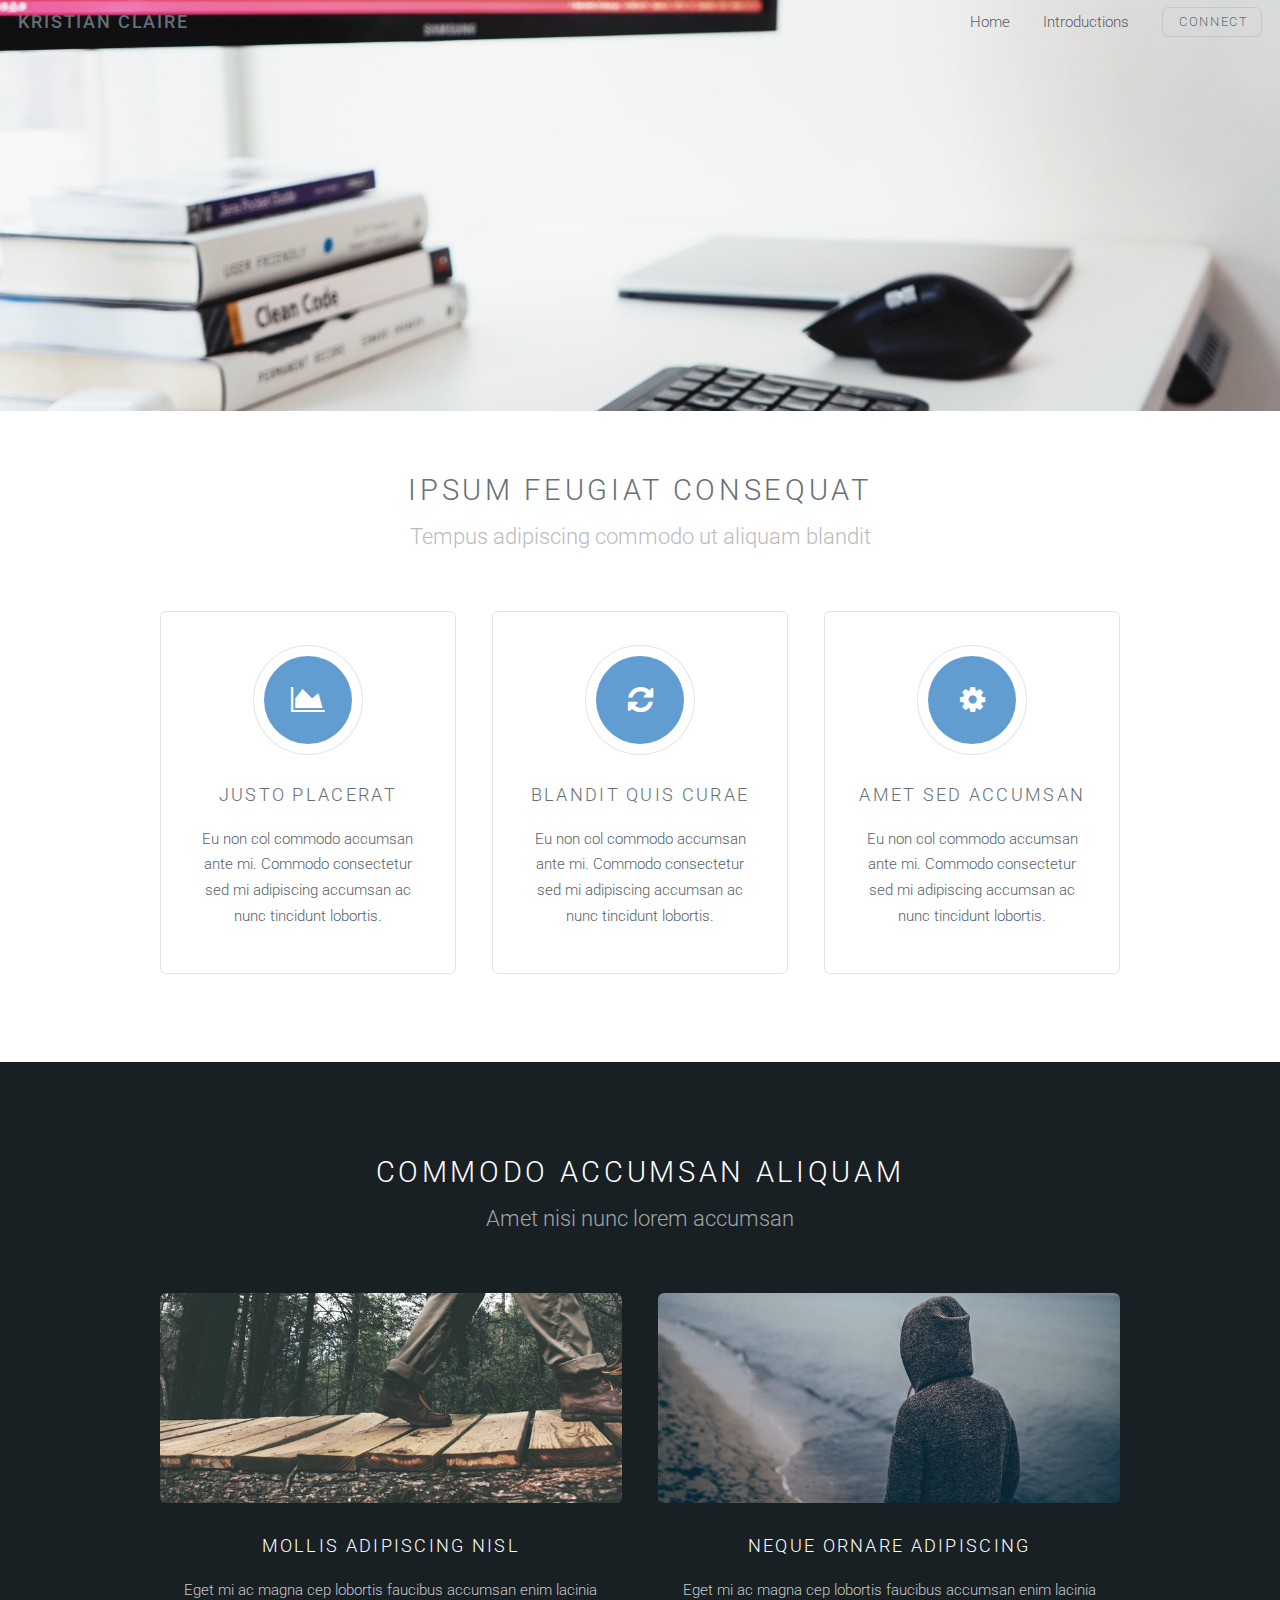
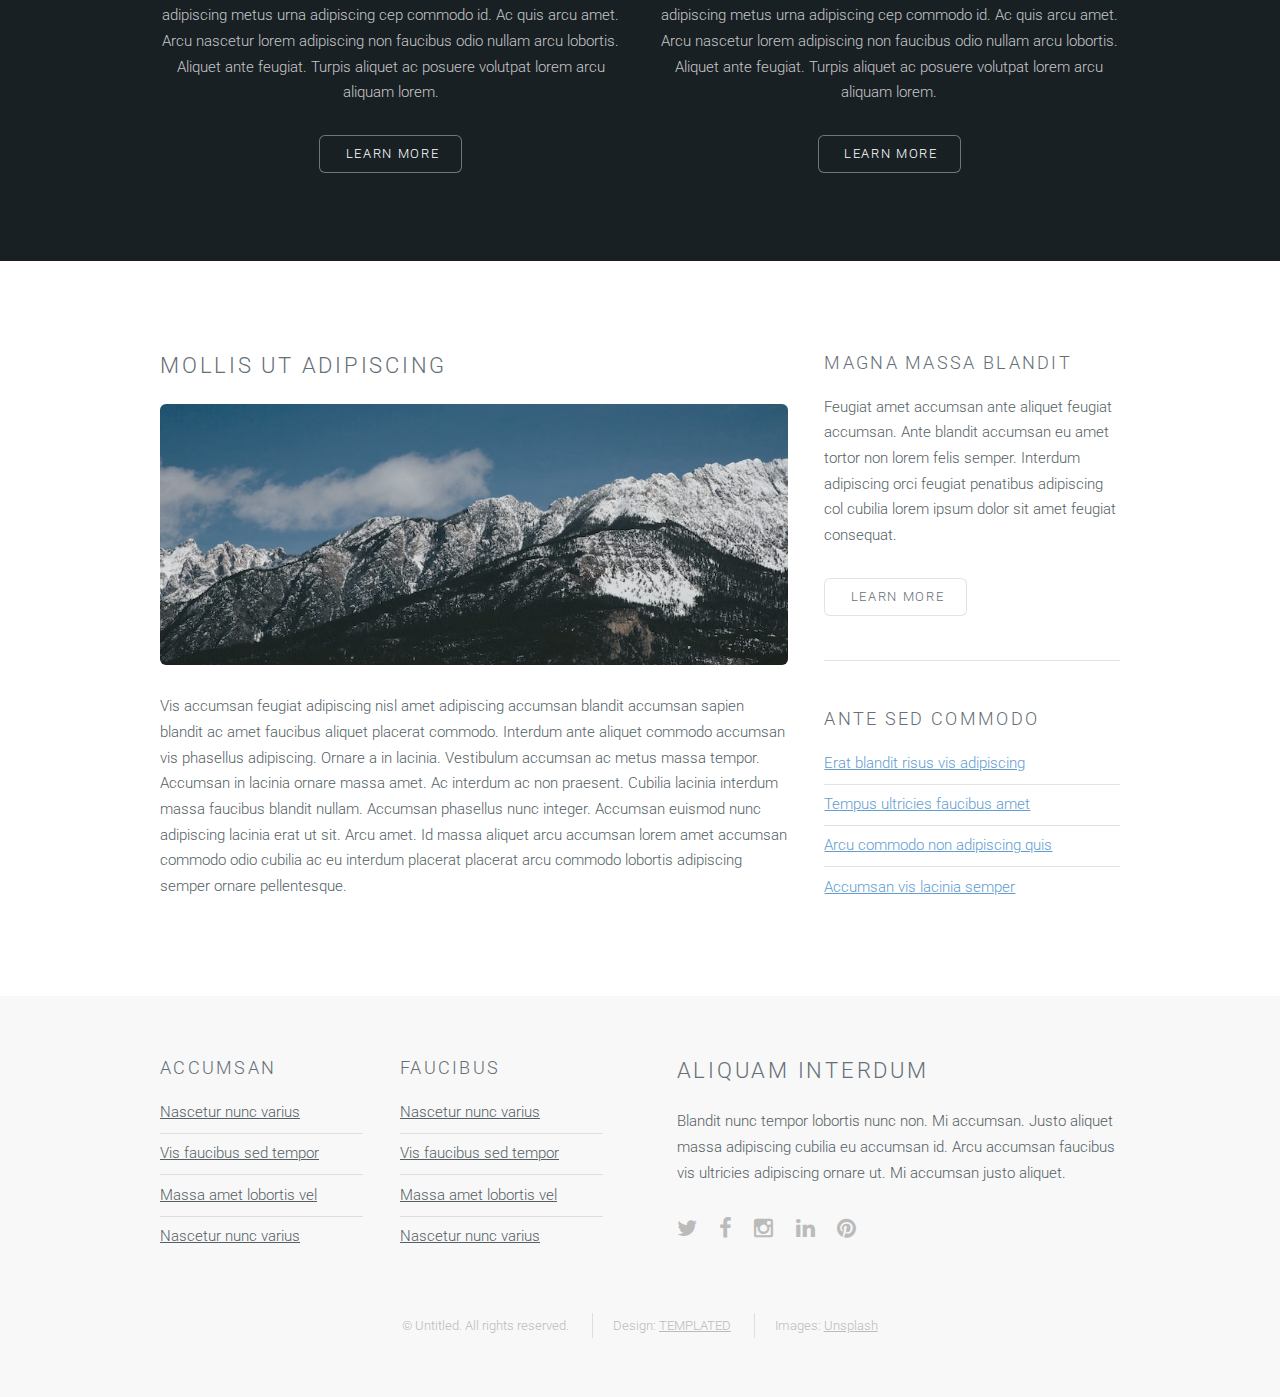
==== code.html @ 9e3bf384 "adds a little life to the code page" ====
<!DOCTYPE HTML>
<!--
	Ion by TEMPLATED
	templated.co @templatedco
	Released for free under the Creative Commons Attribution 3.0 license (templated.co/license)
-->
<html>
	<head>
		<title>Kristian Claire - Code</title>
		<meta http-equiv="content-type" content="text/html; charset=utf-8" />
		<meta name="description" content="" />
		<meta name="keywords" content="" />
		<!--[if lte IE 8]><script src="js/html5shiv.js"></script><![endif]-->
		<script src="js/jquery.min.js"></script>
		<script src="js/skel.min.js"></script>
		<script src="js/skel-layers.min.js"></script>
		<script src="js/init.js"></script>
		<noscript>
			<link rel="stylesheet" href="css/skel.css" />
			<link rel="stylesheet" href="css/style.css" />
			<link rel="stylesheet" href="css/style-xlarge.css" />
		</noscript>
	</head>
	<body id="top">

		<!-- Header -->
			<header id="header" class="skel-layers-fixed">
                <div id="banner-code">
				<h1><a href="#">Kristian Claire</a></h1>
				<nav id="nav">
					<ul>
						<li><a href="index.html">Home</a></li>
						<li><a href="left-sidebar.html">Introductions</a></li>
						<li><a href="#" class="button alt">Connect</a></li>
                    </ul>
                </div>
				</nav>
			</header>

		<!-- Banner -->
			<section id="banner">
				<div class="inner">
					<h2>Let's Talk Code</h2>
					
					<ul class="actions">
						<li><a href="#content" class="button big alt">From The Start</a></li>
						<li><a href="#elements" class="button big alt">Projects</a></li>
					</ul>
				</div>
			</section>

		<!-- One -->
			<section id="one" class="wrapper style1">
				<header class="major">
					<h2>Ipsum feugiat consequat</h2>
					<p>Tempus adipiscing commodo ut aliquam blandit</p>
				</header>
				<div class="container">
					<div class="row">
						<div class="4u">
							<section class="special box">
								<i class="icon fa-area-chart major"></i>
								<h3>Justo placerat</h3>
								<p>Eu non col commodo accumsan ante mi. Commodo consectetur sed mi adipiscing accumsan ac nunc tincidunt lobortis.</p>
							</section>
						</div>
						<div class="4u">
							<section class="special box">
								<i class="icon fa-refresh major"></i>
								<h3>Blandit quis curae</h3>
								<p>Eu non col commodo accumsan ante mi. Commodo consectetur sed mi adipiscing accumsan ac nunc tincidunt lobortis.</p>
							</section>
						</div>
						<div class="4u">
							<section class="special box">
								<i class="icon fa-cog major"></i>
								<h3>Amet sed accumsan</h3>
								<p>Eu non col commodo accumsan ante mi. Commodo consectetur sed mi adipiscing accumsan ac nunc tincidunt lobortis.</p>
							</section>
						</div>
					</div>
				</div>
			</section>
			
		<!-- Two -->
			<section id="two" class="wrapper style2">
				<header class="major">
					<h2>Commodo accumsan aliquam</h2>
					<p>Amet nisi nunc lorem accumsan</p>
				</header>
				<div class="container">
					<div class="row">
						<div class="6u">
							<section class="special">
								<a href="#" class="image fit"><img src="images/pic01.jpg" alt="" /></a>
								<h3>Mollis adipiscing nisl</h3>
								<p>Eget mi ac magna cep lobortis faucibus accumsan enim lacinia adipiscing metus urna adipiscing cep commodo id. Ac quis arcu amet. Arcu nascetur lorem adipiscing non faucibus odio nullam arcu lobortis. Aliquet ante feugiat. Turpis aliquet ac posuere volutpat lorem arcu aliquam lorem.</p>
								<ul class="actions">
									<li><a href="#" class="button alt">Learn More</a></li>
								</ul>
							</section>
						</div>
						<div class="6u">
							<section class="special">
								<a href="#" class="image fit"><img src="images/pic02.jpg" alt="" /></a>
								<h3>Neque ornare adipiscing</h3>
								<p>Eget mi ac magna cep lobortis faucibus accumsan enim lacinia adipiscing metus urna adipiscing cep commodo id. Ac quis arcu amet. Arcu nascetur lorem adipiscing non faucibus odio nullam arcu lobortis. Aliquet ante feugiat. Turpis aliquet ac posuere volutpat lorem arcu aliquam lorem.</p>
								<ul class="actions">
									<li><a href="#" class="button alt">Learn More</a></li>
								</ul>
							</section>
						</div>
					</div>
				</div>
			</section>

		<!-- Three -->
			<section id="three" class="wrapper style1">
				<div class="container">
					<div class="row">
						<div class="8u">
							<section>
								<h2>Mollis ut adipiscing</h2>
								<a href="#" class="image fit"><img src="images/pic03.jpg" alt="" /></a>
								<p>Vis accumsan feugiat adipiscing nisl amet adipiscing accumsan blandit accumsan sapien blandit ac amet faucibus aliquet placerat commodo. Interdum ante aliquet commodo accumsan vis phasellus adipiscing. Ornare a in lacinia. Vestibulum accumsan ac metus massa tempor. Accumsan in lacinia ornare massa amet. Ac interdum ac non praesent. Cubilia lacinia interdum massa faucibus blandit nullam. Accumsan phasellus nunc integer. Accumsan euismod nunc adipiscing lacinia erat ut sit. Arcu amet. Id massa aliquet arcu accumsan lorem amet accumsan commodo odio cubilia ac eu interdum placerat placerat arcu commodo lobortis adipiscing semper ornare pellentesque.</p>
							</section>
						</div>
						<div class="4u">
							<section>
								<h3>Magna massa blandit</h3>
								<p>Feugiat amet accumsan ante aliquet feugiat accumsan. Ante blandit accumsan eu amet tortor non lorem felis semper. Interdum adipiscing orci feugiat penatibus adipiscing col cubilia lorem ipsum dolor sit amet feugiat consequat.</p>
								<ul class="actions">
									<li><a href="#" class="button alt">Learn More</a></li>
								</ul>
							</section>
							<hr />
							<section>
								<h3>Ante sed commodo</h3>
								<ul class="alt">
									<li><a href="#">Erat blandit risus vis adipiscing</a></li>
									<li><a href="#">Tempus ultricies faucibus amet</a></li>
									<li><a href="#">Arcu commodo non adipiscing quis</a></li>
									<li><a href="#">Accumsan vis lacinia semper</a></li>
								</ul>
							</section>
						</div>
					</div>
				</div>
			</section>			
			
		<!-- Footer -->
			<footer id="footer">
				<div class="container">
					<div class="row double">
						<div class="6u">
							<div class="row collapse-at-2">
								<div class="6u">
									<h3>Accumsan</h3>
									<ul class="alt">
										<li><a href="#">Nascetur nunc varius</a></li>
										<li><a href="#">Vis faucibus sed tempor</a></li>
										<li><a href="#">Massa amet lobortis vel</a></li>
										<li><a href="#">Nascetur nunc varius</a></li>
									</ul>
								</div>
								<div class="6u">
									<h3>Faucibus</h3>
									<ul class="alt">
										<li><a href="#">Nascetur nunc varius</a></li>
										<li><a href="#">Vis faucibus sed tempor</a></li>
										<li><a href="#">Massa amet lobortis vel</a></li>
										<li><a href="#">Nascetur nunc varius</a></li>
									</ul>
								</div>
							</div>
						</div>
						<div class="6u">
							<h2>Aliquam Interdum</h2>
							<p>Blandit nunc tempor lobortis nunc non. Mi accumsan. Justo aliquet massa adipiscing cubilia eu accumsan id. Arcu accumsan faucibus vis ultricies adipiscing ornare ut. Mi accumsan justo aliquet.</p>
							<ul class="icons">
								<li><a href="#" class="icon fa-twitter"><span class="label">Twitter</span></a></li>
								<li><a href="#" class="icon fa-facebook"><span class="label">Facebook</span></a></li>
								<li><a href="#" class="icon fa-instagram"><span class="label">Instagram</span></a></li>
								<li><a href="#" class="icon fa-linkedin"><span class="label">LinkedIn</span></a></li>
								<li><a href="#" class="icon fa-pinterest"><span class="label">Pinterest</span></a></li>
							</ul>
						</div>
					</div>
					<ul class="copyright">
						<li>&copy; Untitled. All rights reserved.</li>
						<li>Design: <a href="http://templated.co">TEMPLATED</a></li>
						<li>Images: <a href="http://unsplash.com">Unsplash</a></li>
					</ul>
				</div>
			</footer>

	</body>
</html>
---- css/skel.css ----
/* Resets (http://meyerweb.com/eric/tools/css/reset/ | v2.0 | 20110126 | License: none (public domain)) */

	html,body,div,span,applet,object,iframe,h1,h2,h3,h4,h5,h6,p,blockquote,pre,a,abbr,acronym,address,big,cite,code,del,dfn,em,img,ins,kbd,q,s,samp,small,strike,strong,sub,sup,tt,var,b,u,i,center,dl,dt,dd,ol,ul,li,fieldset,form,label,legend,table,caption,tbody,tfoot,thead,tr,th,td,article,aside,canvas,details,embed,figure,figcaption,footer,header,hgroup,menu,nav,output,ruby,section,summary,time,mark,audio,video{margin:0;padding:0;border:0;font-size:100%;font:inherit;vertical-align:baseline;}article,aside,details,figcaption,figure,footer,header,hgroup,menu,nav,section{display:block;}body{line-height:1;}ol,ul{list-style:none;}blockquote,q{quotes:none;}blockquote:before,blockquote:after,q:before,q:after{content:'';content:none;}table{border-collapse:collapse;border-spacing:0;}body{-webkit-text-size-adjust:none}

/* Box Model */

	*, *:before, *:after {
		-moz-box-sizing: border-box;
		-webkit-box-sizing: border-box;
		box-sizing: border-box;
	}

/* Container */

	body {
		/* min-width: (containers) */
		min-width: 1200px;
	}

	.container {
		margin-left: auto;
		margin-right: auto;
		
		/* width: (containers) */
		width: 1200px;
	}

	/* Modifiers */
	
		.container.small {
			/* width: (containers) * 0.75; */
			width: 900px;
		}

		.container.big {
			width: 100%;

			/* max-width: (containers) * 1.25; */
			max-width: 1500px;

			/* min-width: (containers); */
			min-width: 1200px;
		}

/* Grid */

	.\31 2u { width: 100% }
	.\31 1u { width: 91.6666666667% }
	.\31 0u { width: 83.3333333333% }
	.\39 u { width: 75% }
	.\38 u { width: 66.6666666667% }
	.\37 u { width: 58.3333333333% }
	.\36 u { width: 50% }
	.\35 u { width: 41.6666666667% }
	.\34 u { width: 33.3333333333% }
	.\33 u { width: 25% }
	.\32 u { width: 16.6666666667% }
	.\31 u { width: 8.3333333333% }
	.\-11u { margin-left: 91.6666666667% }
	.\-10u { margin-left: 83.3333333333% }
	.\-9u { margin-left: 75% }
	.\-8u { margin-left: 66.6666666667% }
	.\-7u { margin-left: 58.3333333333% }
	.\-6u { margin-left: 50% }
	.\-5u { margin-left: 41.6666666667% }
	.\-4u { margin-left: 33.3333333333% }
	.\-3u { margin-left: 25% }
	.\-2u { margin-left: 16.6666666667% }
	.\-1u { margin-left: 8.3333333333% }

	/* Rows */

		.row > * {
			float: left;
		}

		.row:after {
			content: '';
			display: block;
			clear: both;
			height: 0;
		}

		.row:first-child > * {
			padding-top: 0 !important;
		}

		.row.uniform > * > :first-child {
			margin-top: 0;
		}

		.row.uniform > * > :last-child {
			margin-bottom: 0;
		}

		/* Normal */

			.row > * {
				/* padding-left: (gutters.vertical) */
				padding-left: 4em;
			}

			.row + .row > * {
				/* padding: (gutters.horizontal) 0 0 (gutters.vertical) */
				padding: 0 0 0 4em;
			}

			.row {
				/* margin-left: -(gutters.vertical) */
				margin-left: -4em;
			}

			.row + .row.uniform > * {
				/* padding: (gutters.vertical) 0 0 (gutters.vertical) */
				padding: 4em 0 0 4em;
			}

		/* Flush */

			.row.flush > * {
				padding-left: 0;
			}

			.row + .row.flush > * {
				padding: 0;
			}

			.row.flush {
				margin-left: 0;
			}

			.row + .row.uniform.flush > * {
				padding: 0;
			}

		/* Quarter */

			.row.quarter > * {
				/* padding-left: (gutters.vertical * 0.25) */
				padding-left: 1em;
			}

			.row + .row.quarter > * {
				/* padding: (gutters.horizontal * 0.25) 0 0 (gutters.vertical * 0.25) */
				padding: 0 0 0 1em;
			}

			.row.quarter {
				/* margin-left: -(gutters.vertical * 0.25) */
				margin-left: -1em;
			}

			.row + .row.uniform.quarter > * {
				/* padding: (gutters.vertical * 0.25) 0 0 (gutters.vertical * 0.25) */
				padding: 1em 0 0 1em;
			}

		/* Half */

			.row.half > * {
				/* padding-left: (gutters.vertical * 0.5) */
				padding-left: 2em;
			}

			.row + .row.half > * {
				/* padding: (gutters.horizontal * 0.5) 0 0 (gutters.vertical * 0.5) */
				padding: 0 0 0 2em;
			}

			.row.half {
				/* margin-left: -(gutters.vertical * 0.5) */
				margin-left: -2em;
			}

			.row + .row.uniform.half > * {
				/* padding: (gutters.vertical * 0.5) 0 0 (gutters.vertical * 0.5) */
				padding: 2em 0 0 2em;
			}

		/* One and (a) Half */

			.row.oneandhalf > * {
				/* padding-left: (gutters.vertical * 1.5) */
				padding-left: 6em;
			}

			.row + .row.oneandhalf > * {
				/* padding: (gutters.horizontal * 1.5) 0 0 (gutters.vertical * 1.5) */
				padding: 0 0 0 6em;
			}

			.row.oneandhalf {
				/* margin-left: -(gutters.vertical * 1.5) */
				margin-left: -6em;
			}

			.row + .row.uniform.oneandhalf > * {
				/* padding: (gutters.vertical * 1.5) 0 0 (gutters.vertical * 1.5) */
				padding: 6em 0 0 6em;
			}

		/* Double */

			.row.double > * {
				/* padding-left: (gutters.vertical * 2) */
				padding-left: 8em;
			}

			.row + .row.double > * {
				/* padding: (gutters.horizontal * 2) 0 0 (gutters.vertical * 2) */
				padding: 0 0 0 8em;
			}

			.row.double {
				/* margin-left: -(gutters.vertical * 2) */
				margin-left: -8em;
			}

			.row + .row.uniform.double > * {
				/* padding: (gutters.vertical * 2) 0 0 (gutters.vertical * 2) */
				padding: 8em 0 0 8em;
			}
---- css/style.css ----
@charset "UTF-8";
@import url(font-awesome.min.css);
@import url("http://fonts.googleapis.com/css?family=Roboto:500,300");

/* Basic */

	body {
		background:white;
	}

	body, input, select, textarea {
		color: #555f66;
		font-family: "Roboto", Helvetica, sans-serif;
		font-size: 14pt;
		font-weight: 300;
		line-height: 1.75em;
	}

	a {
		color: #629DD1;
		text-decoration: underline;
	}

		a:hover {
			text-decoration: none;
		}

	strong, b {
		color: #666f77;
		font-weight: 500;
	}

	em, i {
		font-style: italic;
	}

	p {
		margin: 0 0 2em 0;
	}

	h1, h2, h3, h4, h5, h6 {
		color: #666f77;
		font-weight: 300;
		line-height: 1em;
		margin: 0 0 1em 0;
		text-transform: uppercase;
		letter-spacing: 0.125em;
	}

		h1 a, h2 a, h3 a, h4 a, h5 a, h6 a {
			color: inherit;
			text-decoration: none;
		}

	h2 {
		font-size: 1.5em;
		line-height: 1.5em;
	}

	h3 {
		font-size: 1.25em;
		line-height: 1.5em;
	}

	h4 {
		font-size: 1em;
		line-height: 1.5em;
	}

	h5 {
		font-size: 0.9em;
		line-height: 1.5em;
	}

	h6 {
		font-size: 0.7em;
		line-height: 1.5em;
	}

	sub {
		font-size: 0.8em;
		position: relative;
		top: 0.5em;
	}

	sup {
		font-size: 0.8em;
		position: relative;
		top: -0.5em;
	}

	hr {
		border: 0;
		border-bottom: solid 1px rgba(144, 144, 144, 0.25);
		margin: 3em 0;
	}

		hr.major {
			margin: 2em 0 5em 0;
		}

	blockquote {
		border-left: solid 4px rgba(144, 144, 144, 0.25);
		font-style: italic;
		margin: 0 0 2em 0;
		padding: 0.5em 0 0.5em 2em;
	}

	code {
		background: rgba(144, 144, 144, 0.075);
		border-radius: 6px;
		border: solid 1px rgba(144, 144, 144, 0.25);
		font-family: "Courier New", monospace;
		font-size: 0.9em;
		margin: 0 0.25em;
		padding: 0.25em 0.65em;
	}

	pre {
		-webkit-overflow-scrolling: touch;
		font-family: "Courier New", monospace;
		font-size: 0.9em;
		margin: 0 0 2em 0;
		overflow-x: auto;
	}

		pre code {
			display: block;
			line-height: 1.75em;
			padding: 1em 1.5em;
		}

	.align-left {
		text-align: left;
	}

	.align-center {
		text-align: center;
	}

	.align-right {
		text-align: right;
	}

/* Section/Article */

	section.special, article.special {
		text-align: center;
	}

	header p {
		color: #bbb;
		position: relative;
		margin: 0 0 1.5em 0;
	}

	header h2 + p {
		font-size: 1.25em;
		margin-top: -1em;
		line-height: 1.5em;
	}

	header h3 + p {
		font-size: 1.1em;
		margin-top: -0.85em;
		line-height: 1.5em;
	}

	header h4 + p,
	header h5 + p,
	header h6 + p {
		font-size: 0.9em;
		margin-top: -0.75em;
		line-height: 1.5em;
	}

	header.major {
		text-align: center;
		margin: 0 0 4em 0;
	}

		header.major h2 {
			font-size: 2em;
		}

		header.major h2 + p {
			font-size: 1.5em;
			margin: -1em 0 2em 0;
		}

/* Form */

	form {
		margin: 0 0 2em 0;
	}

	label {
		color: #666f77;
		display: block;
		font-size: 0.9em;
		font-weight: 500;
		margin: 0 0 1em 0;
	}

	input[type="text"],
	input[type="password"],
	input[type="email"],
	select,
	textarea {
		-moz-appearance: none;
		-webkit-appearance: none;
		-o-appearance: none;
		-ms-appearance: none;
		appearance: none;
		background: rgba(144, 144, 144, 0.075);
		border-radius: 6px;
		border: none;
		border: solid 1px rgba(144, 144, 144, 0.25);
		color: inherit;
		display: block;
		outline: 0;
		padding: 0 1em;
		text-decoration: none;
		width: 100%;
	}

		input[type="text"]:invalid,
		input[type="password"]:invalid,
		input[type="email"]:invalid,
		select:invalid,
		textarea:invalid {
			box-shadow: none;
		}

		input[type="text"]:focus,
		input[type="password"]:focus,
		input[type="email"]:focus,
		select:focus,
		textarea:focus {
			border-color: #629DD1;
			box-shadow: 0 0 0 1px #629DD1;
		}

	.select-wrapper {
		text-decoration: none;
		display: block;
		position: relative;
	}

		.select-wrapper:before {
			content: "";
			-moz-osx-font-smoothing: grayscale;
			-webkit-font-smoothing: antialiased;
			font-family: FontAwesome;
			font-style: normal;
			font-weight: normal;
			text-transform: none !important;
		}

		.select-wrapper:before {
			color: rgba(144, 144, 144, 0.25);
			display: block;
			height: 2.75em;
			line-height: 2.75em;
			pointer-events: none;
			position: absolute;
			right: 0;
			text-align: center;
			top: 0;
			width: 2.75em;
		}

		.select-wrapper select::-ms-expand {
			display: none;
		}

	input[type="text"],
	input[type="password"],
	input[type="email"],
	select {
		height: 2.75em;
	}

	textarea {
		padding: 0.75em 1em;
	}

	input[type="checkbox"],
	input[type="radio"] {
		-moz-appearance: none;
		-webkit-appearance: none;
		-o-appearance: none;
		-ms-appearance: none;
		appearance: none;
		display: block;
		float: left;
		margin-right: -2em;
		opacity: 0;
		width: 1em;
		z-index: -1;
	}

		input[type="checkbox"] + label,
		input[type="radio"] + label {
			text-decoration: none;
			color: #555f66;
			cursor: pointer;
			display: inline-block;
			font-size: 1em;
			font-weight: 300;
			padding-left: 2.4em;
			padding-right: 0.75em;
			position: relative;
		}

			input[type="checkbox"] + label:before,
			input[type="radio"] + label:before {
				-moz-osx-font-smoothing: grayscale;
				-webkit-font-smoothing: antialiased;
				font-family: FontAwesome;
				font-style: normal;
				font-weight: normal;
				text-transform: none !important;
			}

			input[type="checkbox"] + label:before,
			input[type="radio"] + label:before {
				background: rgba(144, 144, 144, 0.075);
				border-radius: 6px;
				border: solid 1px rgba(144, 144, 144, 0.25);
				content: '';
				display: inline-block;
				height: 1.65em;
				left: 0;
				line-height: 1.58125em;
				position: absolute;
				text-align: center;
				top: 0;
				width: 1.65em;
			}

		input[type="checkbox"]:checked + label:before,
		input[type="radio"]:checked + label:before {
			background: #192024;
			border-color: #192024;
			color: #ffffff;
			content: '\f00c';
		}

		input[type="checkbox"]:focus + label:before,
		input[type="radio"]:focus + label:before {
			border-color: #629DD1;
			box-shadow: 0 0 0 1px #629DD1;
		}

	input[type="checkbox"] + label:before {
		border-radius: 6px;
	}

	input[type="radio"] + label:before {
		border-radius: 100%;
	}

	::-webkit-input-placeholder {
		color: #bbb !important;
		opacity: 1.0;
	}

	:-moz-placeholder {
		color: #bbb !important;
		opacity: 1.0;
	}

	::-moz-placeholder {
		color: #bbb !important;
		opacity: 1.0;
	}

	:-ms-input-placeholder {
		color: #bbb !important;
		opacity: 1.0;
	}

	.formerize-placeholder {
		color: #bbb !important;
		opacity: 1.0;
	}

/* Box */

	.box {
		border-radius: 6px;
		border: solid 1px rgba(144, 144, 144, 0.25);
		margin-bottom: 2em;
		padding: 3em 2em;
	}

		.box > :last-child,
		.box > :last-child > :last-child,
		.box > :last-child > :last-child > :last-child {
			margin-bottom: 0;
		}

		.box.alt {
			border: 0;
			border-radius: 0;
			padding: 0;
		}

/* Icon */

	.icon {
		text-decoration: none;
		border-bottom: none;
		position: relative;
	}

		.icon:before {
			-moz-osx-font-smoothing: grayscale;
			-webkit-font-smoothing: antialiased;
			font-family: FontAwesome;
			font-style: normal;
			font-weight: normal;
			text-transform: none !important;
		}

		.icon > .label {
			display: none;
		}

		.icon.major {
			display: inline-block;
			margin: 0 0 1.25em 0;
			color: #ffffff;
			background: #629DD1;
			width: 3em;
			height: 3em;
			font-size: 2em;
			text-align: center;
			line-height: 3em;
			border-radius: 100%;
			box-shadow: 0 0 0 10px #fff, 0 0 0 11px rgba(144, 144, 144, 0.25);
		}

/* Image */

	.image {
		border-radius: 6px;
		border: 0;
		display: inline-block;
		position: relative;
	}

		.image img {
			border-radius: 6px;
			display: block;
		}

		.image.left {
			float: left;
			padding: 0 1.5em 1em 0;
			top: 0.25em;
		}

		.image.right {
			float: right;
			padding: 0 0 1em 1.5em;
			top: 0.25em;
		}

		.image.fit {
			display: block;
			margin: 0 0 2em 0;
			width: 100%;
		}

			.image.fit img {
				display: block;
				width: 100%;
			}

/* List */

	ol {
		list-style: decimal;
		margin: 0 0 2em 0;
		padding-left: 1.25em;
	}

		ol li {
			padding-left: 0.25em;
		}

	ul {
		list-style: disc;
		margin: 0 0 2em 0;
		padding-left: 1em;
	}

		ul li {
			padding-left: 0.5em;
		}

		ul.alt {
			list-style: none;
			padding-left: 0;
		}

			ul.alt li {
				border-top: solid 1px rgba(144, 144, 144, 0.25);
				padding: 0.5em 0;
			}

				ul.alt li:first-child {
					border-top: 0;
					padding-top: 0;
				}

		ul.icons {
			cursor: default;
			list-style: none;
			padding-left: 0;
		}

			ul.icons li {
				display: inline-block;
				padding: 0 1.25em 0 0;
			}

				ul.icons li:last-child {
					padding-right: 0;
				}

				ul.icons li .icon:before {
					font-size: 1.5em;
				}

		ul.actions {
			cursor: default;
			list-style: none;
			padding-left: 0;
		}

			ul.actions li {
				display: inline-block;
				padding: 0 1em 0 0;
				vertical-align: middle;
			}

				ul.actions li:last-child {
					padding-right: 0;
				}

			ul.actions.small li {
				padding: 0 0.5em 0 0;
			}

			ul.actions.vertical li {
				display: block;
				padding: 1em 0 0 0;
			}

				ul.actions.vertical li:first-child {
					padding-top: 0;
				}

				ul.actions.vertical li > * {
					margin-bottom: 0;
				}

			ul.actions.vertical.small li {
				padding: 0.5em 0 0 0;
			}

				ul.actions.vertical.small li:first-child {
					padding-top: 0;
				}

			ul.actions.fit {
				display: table;
				margin-left: -1em;
				padding: 0;
				table-layout: fixed;
				width: calc(100% + 1em);
			}

				ul.actions.fit li {
					display: table-cell;
					padding: 0 0 0 1em;
				}

					ul.actions.fit li > * {
						margin-bottom: 0;
					}

				ul.actions.fit.small {
					margin-left: -0.5em;
					width: calc(100% + 0.5em);
				}

					ul.actions.fit.small li {
						padding: 0 0 0 0.5em;
					}

	dl {
		margin: 0 0 2em 0;
	}

/* Table */

	.table-wrapper {
		-webkit-overflow-scrolling: touch;
		overflow-x: auto;
	}

	table {
		margin: 0 0 2em 0;
		width: 100%;
	}

		table tbody tr {
			border: solid 1px rgba(144, 144, 144, 0.25);
			border-left: 0;
			border-right: 0;
		}

			table tbody tr:nth-child(2n + 1) {
				background-color: rgba(144, 144, 144, 0.075);
			}

		table td {
			padding: 0.75em 0.75em;
		}

		table th {
			color: #666f77;
			font-size: 0.9em;
			font-weight: 500;
			padding: 0 0.75em 0.75em 0.75em;
			text-align: left;
		}

		table thead {
			border-bottom: solid 2px rgba(144, 144, 144, 0.25);
		}

		table tfoot {
			border-top: solid 2px rgba(144, 144, 144, 0.25);
		}

		table.alt {
			border-collapse: separate;
		}

			table.alt tbody tr td {
				border: solid 1px rgba(144, 144, 144, 0.25);
				border-left-width: 0;
				border-top-width: 0;
			}

				table.alt tbody tr td:first-child {
					border-left-width: 1px;
				}

			table.alt tbody tr:first-child td {
				border-top-width: 1px;
			}

			table.alt thead {
				border-bottom: 0;
			}

			table.alt tfoot {
				border-top: 0;
			}

/* Button */

	input[type="submit"],
	input[type="reset"],
	input[type="button"],
	.button {
		-moz-appearance: none;
		-webkit-appearance: none;
		-o-appearance: none;
		-ms-appearance: none;
		appearance: none;
		-moz-transition: background-color 0.2s ease-in-out, color 0.2s ease-in-out;
		-webkit-transition: background-color 0.2s ease-in-out, color 0.2s ease-in-out;
		-o-transition: background-color 0.2s ease-in-out, color 0.2s ease-in-out;
		-ms-transition: background-color 0.2s ease-in-out, color 0.2s ease-in-out;
		transition: background-color 0.2s ease-in-out, color 0.2s ease-in-out;
		background-color: #192024;
		border-radius: 6px;
		border: 0;
		color: #ffffff !important;
		cursor: pointer;
		display: inline-block;
		font-weight: 300;
		text-transform: uppercase;
		letter-spacing: 0.125em;
		font-size: 0.9em;
		height: 2.85em;
		line-height: 2.85em;
		padding: 0 1.75em;
		text-align: center;
		text-decoration: none;
		white-space: nowrap;
		text-indent: 0.25em;
	}

		input[type="submit"]:hover,
		input[type="reset"]:hover,
		input[type="button"]:hover,
		.button:hover {
			background-color: #232d33;
		}

		input[type="submit"]:active,
		input[type="reset"]:active,
		input[type="button"]:active,
		.button:active {
			background-color: #0f1315;
		}

		input[type="submit"].icon,
		input[type="reset"].icon,
		input[type="button"].icon,
		.button.icon {
			padding-left: 1.35em;
		}

			input[type="submit"].icon:before,
			input[type="reset"].icon:before,
			input[type="button"].icon:before,
			.button.icon:before {
				margin-right: 0.5em;
			}

		input[type="submit"].fit,
		input[type="reset"].fit,
		input[type="button"].fit,
		.button.fit {
			display: block;
			margin: 0 0 1em 0;
			width: 100%;
		}

		input[type="submit"].small,
		input[type="reset"].small,
		input[type="button"].small,
		.button.small {
			font-size: 0.7em;
		}

		input[type="submit"].big,
		input[type="reset"].big,
		input[type="button"].big,
		.button.big {
			font-size: 1.2em;
			height: 2.65em;
			line-height: 2.65em;
		}

		input[type="submit"].alt,
		input[type="reset"].alt,
		input[type="button"].alt,
		.button.alt {
			background-color: transparent;
			box-shadow: inset 0 0 0 1px rgba(144, 144, 144, 0.25);
			color: #666f77 !important;
		}

			input[type="submit"].alt:hover,
			input[type="reset"].alt:hover,
			input[type="button"].alt:hover,
			.button.alt:hover {
				background-color: rgba(144, 144, 144, 0.075);
			}

			input[type="submit"].alt:active,
			input[type="reset"].alt:active,
			input[type="button"].alt:active,
			.button.alt:active {
				background-color: rgba(144, 144, 144, 0.2);
			}

			input[type="submit"].alt.icon:before,
			input[type="reset"].alt.icon:before,
			input[type="button"].alt.icon:before,
			.button.alt.icon:before {
				color: #bbb;
			}

		input[type="submit"].special,
		input[type="reset"].special,
		input[type="button"].special,
		.button.special {
			background-color: #629DD1;
			color: #ffffff !important;
		}

			input[type="submit"].special:hover,
			input[type="reset"].special:hover,
			input[type="button"].special:hover,
			.button.special:hover {
				background-color: #76a9d7;
			}

			input[type="submit"].special:active,
			input[type="reset"].special:active,
			input[type="button"].special:active,
			.button.special:active {
				background-color: #4e91cb;
			}

		input[type="submit"].disabled, input[type="submit"]:disabled,
		input[type="reset"].disabled,
		input[type="reset"]:disabled,
		input[type="button"].disabled,
		input[type="button"]:disabled,
		.button.disabled,
		.button:disabled {
			background-color: #555f66 !important;
			box-shadow: inset 0 -0.15em 0 0 rgba(0, 0, 0, 0.15);
			color: #fff !important;
			cursor: default;
			opacity: 0.25;
		}

/* Wrapper */

	.wrapper {
		padding: 6em 0 4em 0;
	}

		.wrapper.style1 {
			background: #fff;
			color: #555f66;
		}

		.wrapper.style2 {
			background: #192024;
			color: #c5c7c8;
		}

			.wrapper.style2 h2, .wrapper.style2 h3, .wrapper.style2 h4, .wrapper.style2 h5, .wrapper.style2 h6 {
				color: #ffffff;
			}

			.wrapper.style2 header p {
				color: #a3a5a7;
			}

			.wrapper.style2 .button.alt {
				box-shadow: inset 0 0 0 1px rgba(144, 144, 144, 0.75);
				color: #ffffff !important;
			}

				.wrapper.style2 .button.alt:hover {
					background-color: rgba(144, 144, 144, 0.275);
				}

				.wrapper.style2 .button.alt:active {
					background-color: rgba(144, 144, 144, 0.4);
				}

				.wrapper.style2 .button.alt.icon:before {
					color: #a3a5a7;
				}

/* Header */

	#skel-layers-wrapper {
		padding-top: 3em;
	}

	#header {
		background: #fff;
		color: #555f66;
		cursor: default;
		height: 3em;
		left: 0;
		line-height: 3em;
		position: fixed;
		top: 0;
		width: 100%;
		z-index: 10000;
		box-shadow: 0 0 0.1em 0 rgba(0, 0, 0, 0.25);
	}

		#header h1 {
			color: #666f77;
			font-weight: 500;
			height: inherit;
			left: 1.25em;
			line-height: inherit;
			margin: 0;
			padding: 0;
			position: absolute;
			top: 0;
		}

			#header h1 a {
				font-size: 1.25em;
			}

		#header nav {
			height: inherit;
			line-height: inherit;
			position: absolute;
			right: 1.25em;
			top: 0;
			vertical-align: middle;
		}

			#header nav > ul {
				list-style: none;
				margin: 0;
				padding-left: 0;
			}

				#header nav > ul > li {
					border-radius: 6px;
					display: inline-block;
					margin-left: 2em;
					padding-left: 0;
				}

					#header nav > ul > li a {
						-moz-transition: color 0.2s ease-in-out;
						-webkit-transition: color 0.2s ease-in-out;
						-o-transition: color 0.2s ease-in-out;
						-ms-transition: color 0.2s ease-in-out;
						transition: color 0.2s ease-in-out;
						color: #555f66;
						display: inline-block;
						text-decoration: none;
					}

						#header nav > ul > li a:hover {
							color: #629DD1;
						}

					#header nav > ul > li:first-child {
						margin-left: 0;
					}

					#header nav > ul > li .button {
						height: 2.25em;
						line-height: 2.25em;
						margin-bottom: 0;
						padding: 0 1em;
						position: relative;
						top: -0.075em;
						vertical-align: middle;
					}

		#header .container {
			position: relative;
		}

			#header .container h1 {
				left: 0;
			}

			#header .container nav {
				right: 0;
			}

/* Banner */

	#banner {
		background-color: #666666;
		background-image: url("../images/take_flight.jpg");
		background-size: 100%;
		background-position: center center;
		background-repeat: no-repeat;
		color: #d8d8d8;
		padding: 14em 0;
		text-align: center;
		position: relative;
	}

		#banner-code{
			background-color: #666666;
			background-image: url("../images/computer.jpg");
			background-size: 100%;
			background-position: center center;
			background-repeat: no-repeat;
			color: #d8d8d8;
			padding: 14em 0;
			text-align: center;
			position: relative;
		}

		#banner:before {
			content: '';
			position: absolute;
			left: 0;
			top: 0;
			width: 100%;
			height: 100%;
			background: rgba(64, 72, 80, 0.25);
		}

		#banner .inner {
			position: relative;
			z-index: 1;
		}

			#banner .inner :last-child {
				margin-bottom: 0;
			}

		#banner h2, #banner h3, #banner h4, #banner h5, #banner h6 {
			color: #ffffff;
		}

		#banner .button.alt {
			box-shadow: inset 0 0 0 1px rgba(144, 144, 144, 0.75);
			color: #ffffff !important;
		}

			#banner .button.alt:hover {
				background-color: rgba(144, 144, 144, 0.275);
			}

			#banner .button.alt:active {
				background-color: rgba(144, 144, 144, 0.4);
			}

			#banner .button.alt.icon:before {
				color: #c1c1c1;
			}

		#banner .button {
			min-width: 12em;
		}

		#banner h2 {
			font-size: 3.5em;
			line-height: 1em;
			margin: 0 0 0.5em 0;
			padding: 0;
		}

		#banner p {
			font-size: 1.5em;
			margin-bottom: 2em;
		}

			#banner p a {
				color: #ffffff;
				text-decoration: none;
			}

/* Footer */

	#footer {
		background: #f8f8f8;
		padding: 4em 0 6em 0;
	}

		#footer a {
			color: inherit;
		}

		#footer .copyright {
			color: #bbb;
			font-size: 0.9em;
			margin: 2em 0 0 0;
			padding: 0;
			text-align: center;
		}

			#footer .copyright li {
				border-left: solid 1px rgba(144, 144, 144, 0.25);
				display: inline-block;
				list-style: none;
				margin-left: 1.5em;
				padding-left: 1.5em;
			}

				#footer .copyright li:first-child {
					border-left: 0;
					margin-left: 0;
					padding-left: 0;
				}

		#footer .icons a {
			color: #bbb;
		}
---- css/style-xlarge.css ----
/* Basic */

	body, input, select, textarea {
		font-size: 12pt;
	}

/* Banner */

	#banner {
		padding: 9em 0;
	}
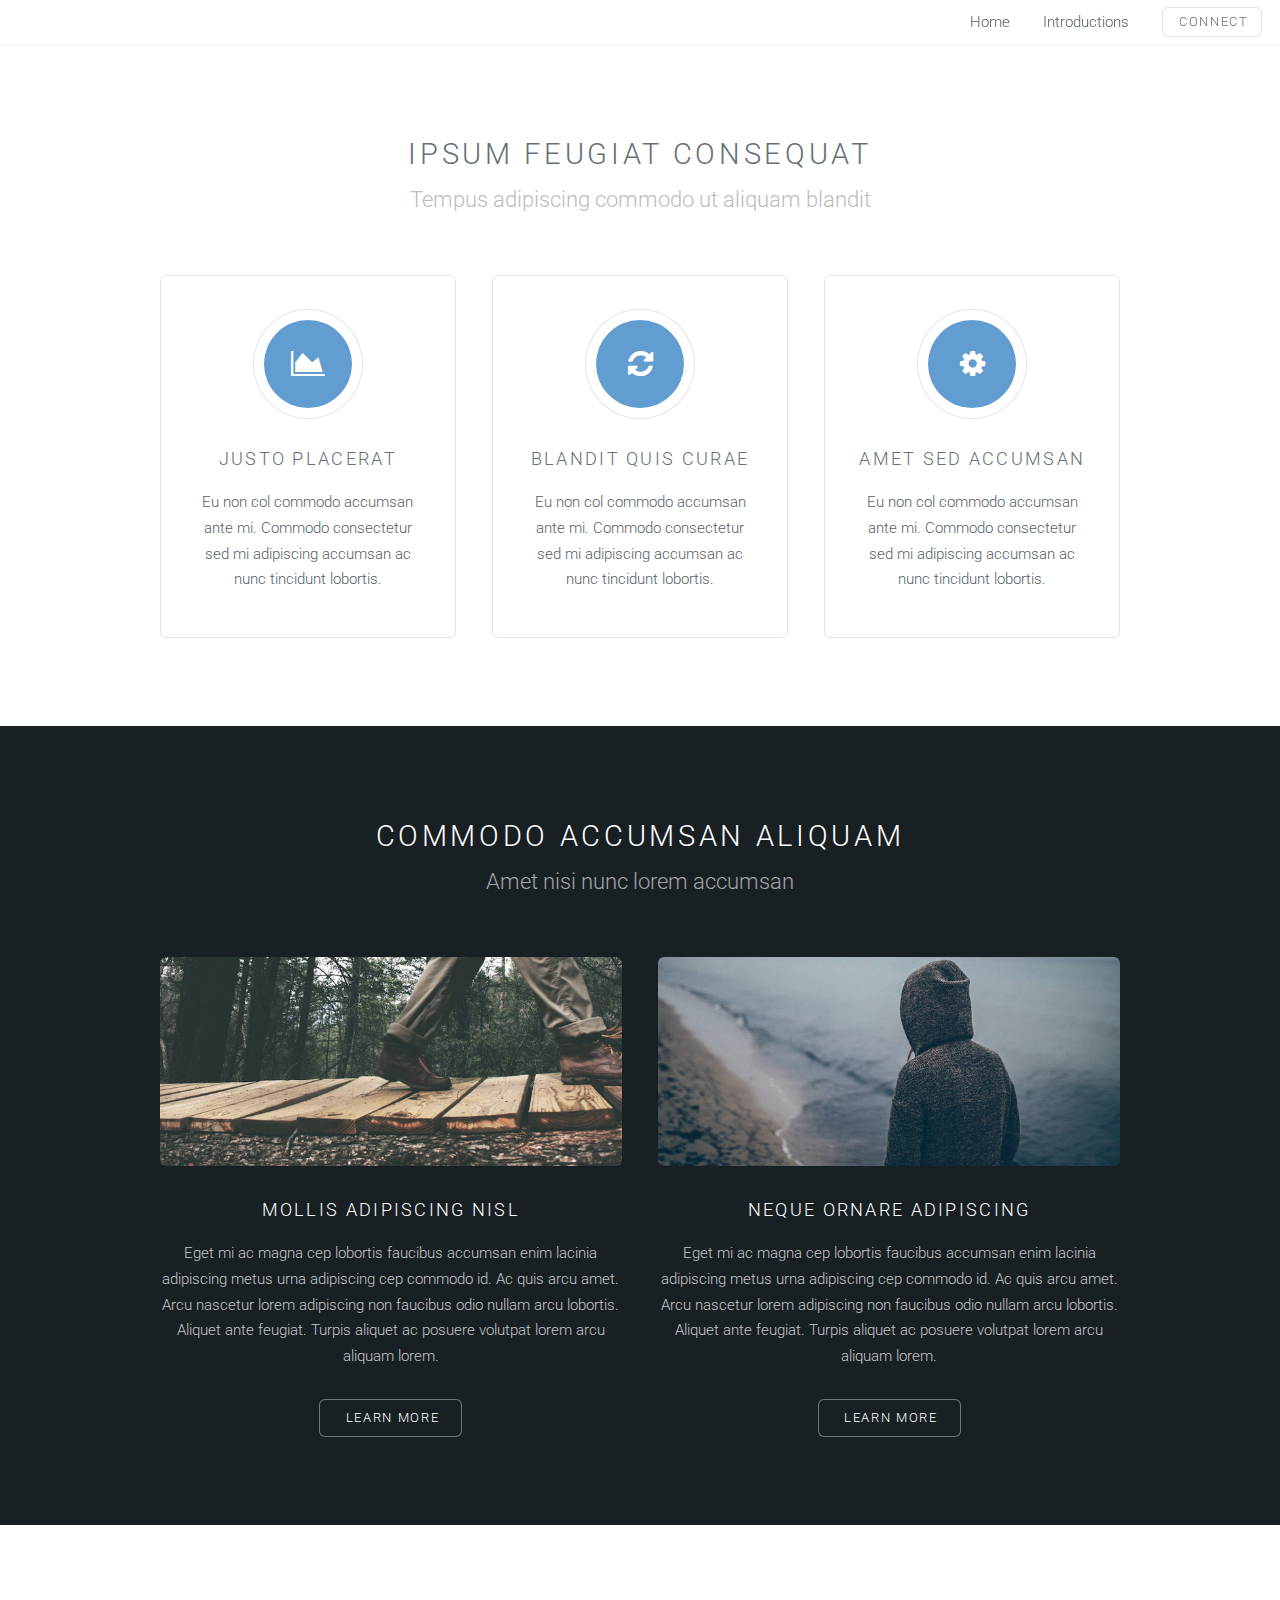
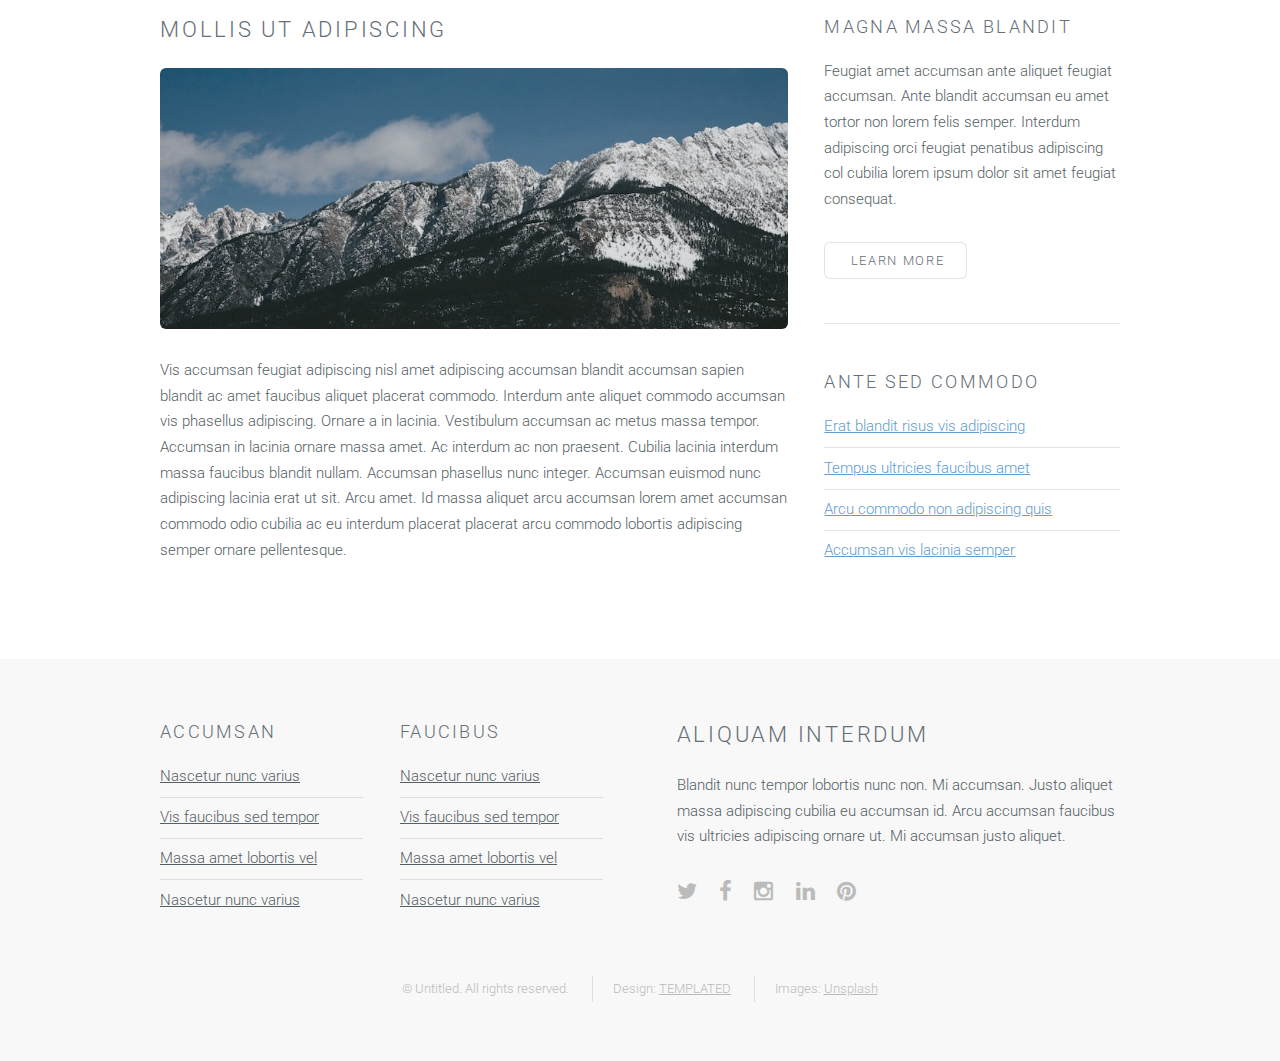
==== commit f9fc0ad4: "removes banner from code.html" ====
--- a/code.html
+++ b/code.html
@@ -26,7 +26,6 @@
 		<!-- Header -->
 			<header id="header" class="skel-layers-fixed">
                 <div id="banner-code">
-				<h1><a href="#">Kristian Claire</a></h1>
 				<nav id="nav">
 					<ul>
 						<li><a href="index.html">Home</a></li>
@@ -36,18 +35,6 @@
                 </div>
 				</nav>
 			</header>
-
-		<!-- Banner -->
-			<section id="banner">
-				<div class="inner">
-					<h2>Let's Talk Code</h2>
-					
-					<ul class="actions">
-						<li><a href="#content" class="button big alt">From The Start</a></li>
-						<li><a href="#elements" class="button big alt">Projects</a></li>
-					</ul>
-				</div>
-			</section>
 
 		<!-- One -->
 			<section id="one" class="wrapper style1">
--- a/css/style.css
+++ b/css/style.css
@@ -982,18 +982,6 @@
 		position: relative;
 	}
 
-		#banner-code{
-			background-color: #666666;
-			background-image: url("../images/computer.jpg");
-			background-size: 100%;
-			background-position: center center;
-			background-repeat: no-repeat;
-			color: #d8d8d8;
-			padding: 14em 0;
-			text-align: center;
-			position: relative;
-		}
-
 		#banner:before {
 			content: '';
 			position: absolute;
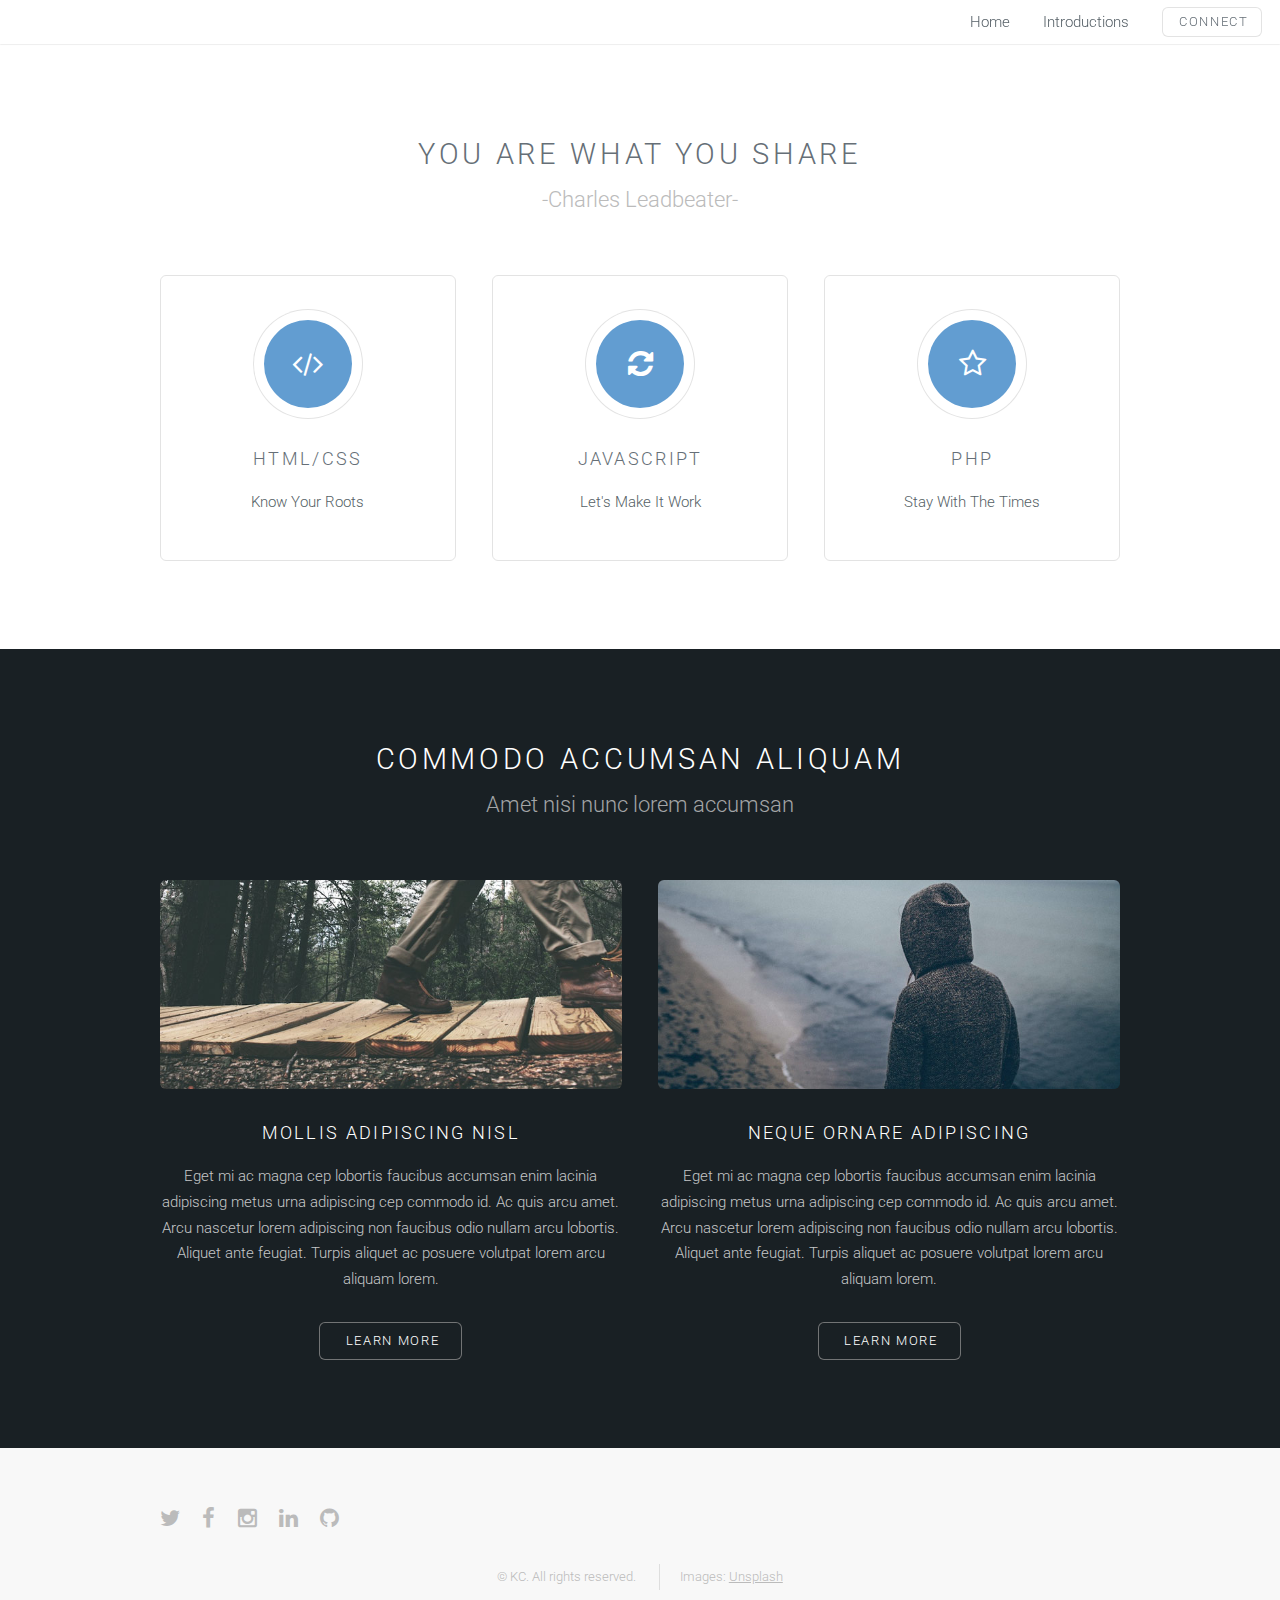
==== commit 925fc5fb: "adds structure to code.html" ====
--- a/code.html
+++ b/code.html
@@ -39,30 +39,30 @@
 		<!-- One -->
 			<section id="one" class="wrapper style1">
 				<header class="major">
-					<h2>Ipsum feugiat consequat</h2>
-					<p>Tempus adipiscing commodo ut aliquam blandit</p>
+					<h2>You Are What You Share</h2>
+					<p>-Charles Leadbeater-</p>
 				</header>
 				<div class="container">
 					<div class="row">
 						<div class="4u">
 							<section class="special box">
-								<i class="icon fa-area-chart major"></i>
-								<h3>Justo placerat</h3>
-								<p>Eu non col commodo accumsan ante mi. Commodo consectetur sed mi adipiscing accumsan ac nunc tincidunt lobortis.</p>
+								<i class="icon fa-code major"></i>
+								<h3>HTML/CSS</h3>
+								<p>Know Your Roots</p>
 							</section>
 						</div>
 						<div class="4u">
 							<section class="special box">
 								<i class="icon fa-refresh major"></i>
-								<h3>Blandit quis curae</h3>
-								<p>Eu non col commodo accumsan ante mi. Commodo consectetur sed mi adipiscing accumsan ac nunc tincidunt lobortis.</p>
+								<h3>Javascript</h3>
+								<p>Let's Make It Work</p>
 							</section>
 						</div>
 						<div class="4u">
 							<section class="special box">
-								<i class="icon fa-cog major"></i>
-								<h3>Amet sed accumsan</h3>
-								<p>Eu non col commodo accumsan ante mi. Commodo consectetur sed mi adipiscing accumsan ac nunc tincidunt lobortis.</p>
+								<i class="icon fa-star-o major"></i>
+								<h3>PHP</h3>
+								<p>Stay With The Times</p>
 							</section>
 						</div>
 					</div>
@@ -101,81 +101,21 @@
 				</div>
 			</section>
 
-		<!-- Three -->
-			<section id="three" class="wrapper style1">
-				<div class="container">
-					<div class="row">
-						<div class="8u">
-							<section>
-								<h2>Mollis ut adipiscing</h2>
-								<a href="#" class="image fit"><img src="images/pic03.jpg" alt="" /></a>
-								<p>Vis accumsan feugiat adipiscing nisl amet adipiscing accumsan blandit accumsan sapien blandit ac amet faucibus aliquet placerat commodo. Interdum ante aliquet commodo accumsan vis phasellus adipiscing. Ornare a in lacinia. Vestibulum accumsan ac metus massa tempor. Accumsan in lacinia ornare massa amet. Ac interdum ac non praesent. Cubilia lacinia interdum massa faucibus blandit nullam. Accumsan phasellus nunc integer. Accumsan euismod nunc adipiscing lacinia erat ut sit. Arcu amet. Id massa aliquet arcu accumsan lorem amet accumsan commodo odio cubilia ac eu interdum placerat placerat arcu commodo lobortis adipiscing semper ornare pellentesque.</p>
-							</section>
-						</div>
-						<div class="4u">
-							<section>
-								<h3>Magna massa blandit</h3>
-								<p>Feugiat amet accumsan ante aliquet feugiat accumsan. Ante blandit accumsan eu amet tortor non lorem felis semper. Interdum adipiscing orci feugiat penatibus adipiscing col cubilia lorem ipsum dolor sit amet feugiat consequat.</p>
-								<ul class="actions">
-									<li><a href="#" class="button alt">Learn More</a></li>
-								</ul>
-							</section>
-							<hr />
-							<section>
-								<h3>Ante sed commodo</h3>
-								<ul class="alt">
-									<li><a href="#">Erat blandit risus vis adipiscing</a></li>
-									<li><a href="#">Tempus ultricies faucibus amet</a></li>
-									<li><a href="#">Arcu commodo non adipiscing quis</a></li>
-									<li><a href="#">Accumsan vis lacinia semper</a></li>
-								</ul>
-							</section>
-						</div>
-					</div>
-				</div>
-			</section>			
-			
 		<!-- Footer -->
 			<footer id="footer">
 				<div class="container">
-					<div class="row double">
-						<div class="6u">
-							<div class="row collapse-at-2">
-								<div class="6u">
-									<h3>Accumsan</h3>
-									<ul class="alt">
-										<li><a href="#">Nascetur nunc varius</a></li>
-										<li><a href="#">Vis faucibus sed tempor</a></li>
-										<li><a href="#">Massa amet lobortis vel</a></li>
-										<li><a href="#">Nascetur nunc varius</a></li>
-									</ul>
-								</div>
-								<div class="6u">
-									<h3>Faucibus</h3>
-									<ul class="alt">
-										<li><a href="#">Nascetur nunc varius</a></li>
-										<li><a href="#">Vis faucibus sed tempor</a></li>
-										<li><a href="#">Massa amet lobortis vel</a></li>
-										<li><a href="#">Nascetur nunc varius</a></li>
-									</ul>
-								</div>
-							</div>
-						</div>
-						<div class="6u">
-							<h2>Aliquam Interdum</h2>
-							<p>Blandit nunc tempor lobortis nunc non. Mi accumsan. Justo aliquet massa adipiscing cubilia eu accumsan id. Arcu accumsan faucibus vis ultricies adipiscing ornare ut. Mi accumsan justo aliquet.</p>
+					<div class="6u">
 							<ul class="icons">
 								<li><a href="#" class="icon fa-twitter"><span class="label">Twitter</span></a></li>
 								<li><a href="#" class="icon fa-facebook"><span class="label">Facebook</span></a></li>
 								<li><a href="#" class="icon fa-instagram"><span class="label">Instagram</span></a></li>
 								<li><a href="#" class="icon fa-linkedin"><span class="label">LinkedIn</span></a></li>
-								<li><a href="#" class="icon fa-pinterest"><span class="label">Pinterest</span></a></li>
+								<li><a href="#" class="icon fa-github"><span class="label">Github</span></a></li>
 							</ul>
 						</div>
 					</div>
 					<ul class="copyright">
-						<li>&copy; Untitled. All rights reserved.</li>
-						<li>Design: <a href="http://templated.co">TEMPLATED</a></li>
+						<li>&copy; KC. All rights reserved.</li>
 						<li>Images: <a href="http://unsplash.com">Unsplash</a></li>
 					</ul>
 				</div>
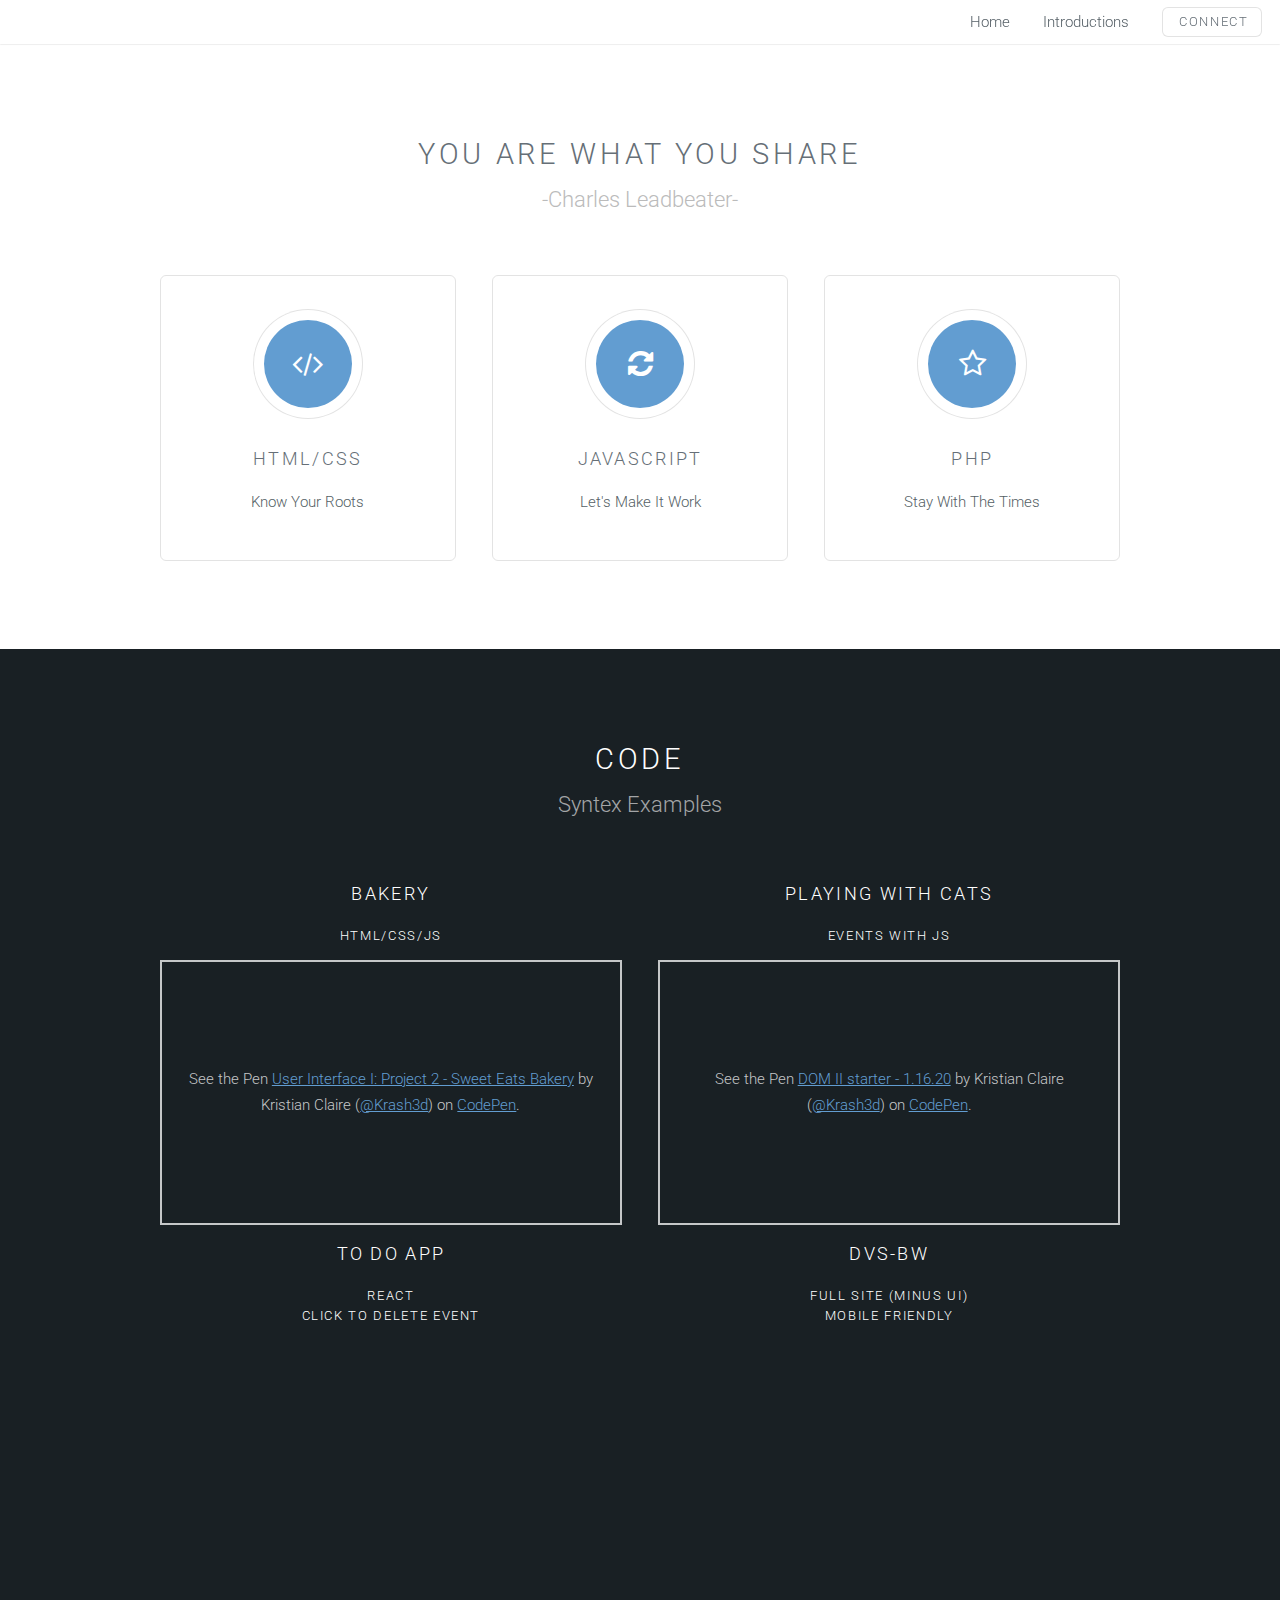
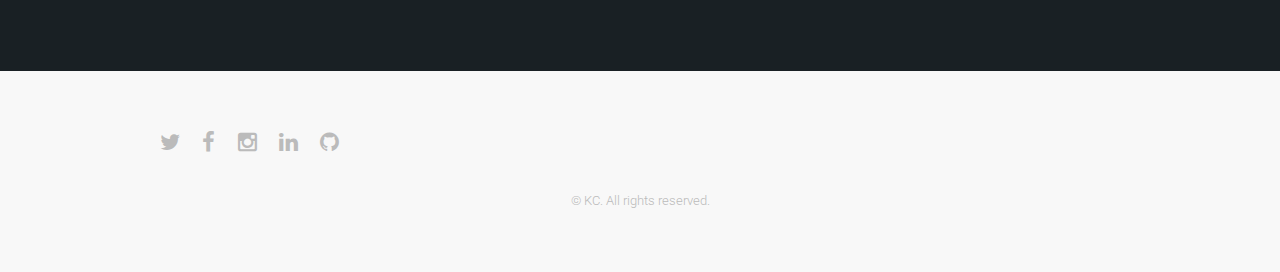
==== commit 1c97a731: "updates first 4 projects" ====
--- a/code.html
+++ b/code.html
@@ -72,33 +72,52 @@
 		<!-- Two -->
 			<section id="two" class="wrapper style2">
 				<header class="major">
-					<h2>Commodo accumsan aliquam</h2>
-					<p>Amet nisi nunc lorem accumsan</p>
+					<h2>Code</h2>
+					<p>Syntex Examples</p>
 				</header>
 				<div class="container">
 					<div class="row">
 						<div class="6u">
 							<section class="special">
-								<a href="#" class="image fit"><img src="images/pic01.jpg" alt="" /></a>
-								<h3>Mollis adipiscing nisl</h3>
-								<p>Eget mi ac magna cep lobortis faucibus accumsan enim lacinia adipiscing metus urna adipiscing cep commodo id. Ac quis arcu amet. Arcu nascetur lorem adipiscing non faucibus odio nullam arcu lobortis. Aliquet ante feugiat. Turpis aliquet ac posuere volutpat lorem arcu aliquam lorem.</p>
-								<ul class="actions">
-									<li><a href="#" class="button alt">Learn More</a></li>
-								</ul>
+								<h3>Bakery</h3>
+								<h5>HTML/CSS/JS</h5>
+								<p class="codepen" data-height="265" data-theme-id="dark" data-default-tab="html,result" data-user="Krash3d" data-slug-hash="RwNWZdm" data-preview="true" style="height: 265px; box-sizing: border-box; display: flex; align-items: center; justify-content: center; border: 2px solid; margin: 1em 0; padding: 1em;" data-pen-title="User Interface I:  Project 2 - Sweet Eats Bakery">
+									<span>See the Pen <a href="https://codepen.io/Krash3d/pen/RwNWZdm">
+									User Interface I:  Project 2 - Sweet Eats Bakery</a> by Kristian Claire (<a href="https://codepen.io/Krash3d">@Krash3d</a>)
+									on <a href="https://codepen.io">CodePen</a>.</span>
+								  </p>
+								  <script async src="https://static.codepen.io/assets/embed/ei.js"></script>
 							</section>
 						</div>
+							
 						<div class="6u">
 							<section class="special">
-								<a href="#" class="image fit"><img src="images/pic02.jpg" alt="" /></a>
-								<h3>Neque ornare adipiscing</h3>
-								<p>Eget mi ac magna cep lobortis faucibus accumsan enim lacinia adipiscing metus urna adipiscing cep commodo id. Ac quis arcu amet. Arcu nascetur lorem adipiscing non faucibus odio nullam arcu lobortis. Aliquet ante feugiat. Turpis aliquet ac posuere volutpat lorem arcu aliquam lorem.</p>
-								<ul class="actions">
-									<li><a href="#" class="button alt">Learn More</a></li>
-								</ul>
+								<h3>Playing With Cats</h3>
+								<h5>Events With JS</h5>
+								<p class="codepen" data-height="265" data-theme-id="dark" data-default-tab="html,result" data-user="Krash3d" data-slug-hash="oNgaGWa" data-preview="true" style="height: 265px; box-sizing: border-box; display: flex; align-items: center; justify-content: center; border: 2px solid; margin: 1em 0; padding: 1em;" data-pen-title="DOM II starter - 1.16.20">
+									<span>See the Pen <a href="https://codepen.io/Krash3d/pen/oNgaGWa">
+									DOM II starter - 1.16.20</a> by Kristian Claire (<a href="https://codepen.io/Krash3d">@Krash3d</a>)
+									on <a href="https://codepen.io">CodePen</a>.</span>
+									</p>
+									<script async src="https://static.codepen.io/assets/embed/ei.js"></script>
 							</section>
 						</div>
-					</div>
-				</div>
+
+						<div class="6u">
+							<section class="special">
+								<h3>To Do App</h3>
+								<h5>React <br> Click To Delete Event</h5>
+								<embed src="https://lastthingtodo.netlify.app/" style="width:100%; height: 265px;">
+							</section>
+						</div>
+
+						<div class="6u">
+							<section class="special">
+								<h3>DVS-BW</h3>
+								<h5>Full Site (minus UI)<br>Mobile Friendly</h5>
+								<embed src="https://dvs-bw.netlify.app/index.html" style="width: 100%; height: 265px;">
+							</section>
+						</div>
 			</section>
 
 		<!-- Footer -->
@@ -106,17 +125,16 @@
 				<div class="container">
 					<div class="6u">
 							<ul class="icons">
-								<li><a href="#" class="icon fa-twitter"><span class="label">Twitter</span></a></li>
-								<li><a href="#" class="icon fa-facebook"><span class="label">Facebook</span></a></li>
-								<li><a href="#" class="icon fa-instagram"><span class="label">Instagram</span></a></li>
-								<li><a href="#" class="icon fa-linkedin"><span class="label">LinkedIn</span></a></li>
-								<li><a href="#" class="icon fa-github"><span class="label">Github</span></a></li>
+								<li><a href="https://twitter.com/KristianClaire" class="icon fa-twitter"><span class="label">Twitter</span></a></li>
+								<li><a href="https://www.facebook.com/kris.claire86" class="icon fa-facebook"><span class="label">Facebook</span></a></li>
+								<li><a href="https://www.instagram.com/arelicrisk/" class="icon fa-instagram"><span class="label">Instagram</span></a></li>
+								<li><a href="https://www.linkedin.com/in/kristian-claire/" class="icon fa-linkedin"><span class="label">LinkedIn</span></a></li>
+								<li><a href="https://github.com/SyntaxQueen" class="icon fa-github"><span class="label">Github</span></a></li>
 							</ul>
 						</div>
 					</div>
 					<ul class="copyright">
 						<li>&copy; KC. All rights reserved.</li>
-						<li>Images: <a href="http://unsplash.com">Unsplash</a></li>
 					</ul>
 				</div>
 			</footer>
